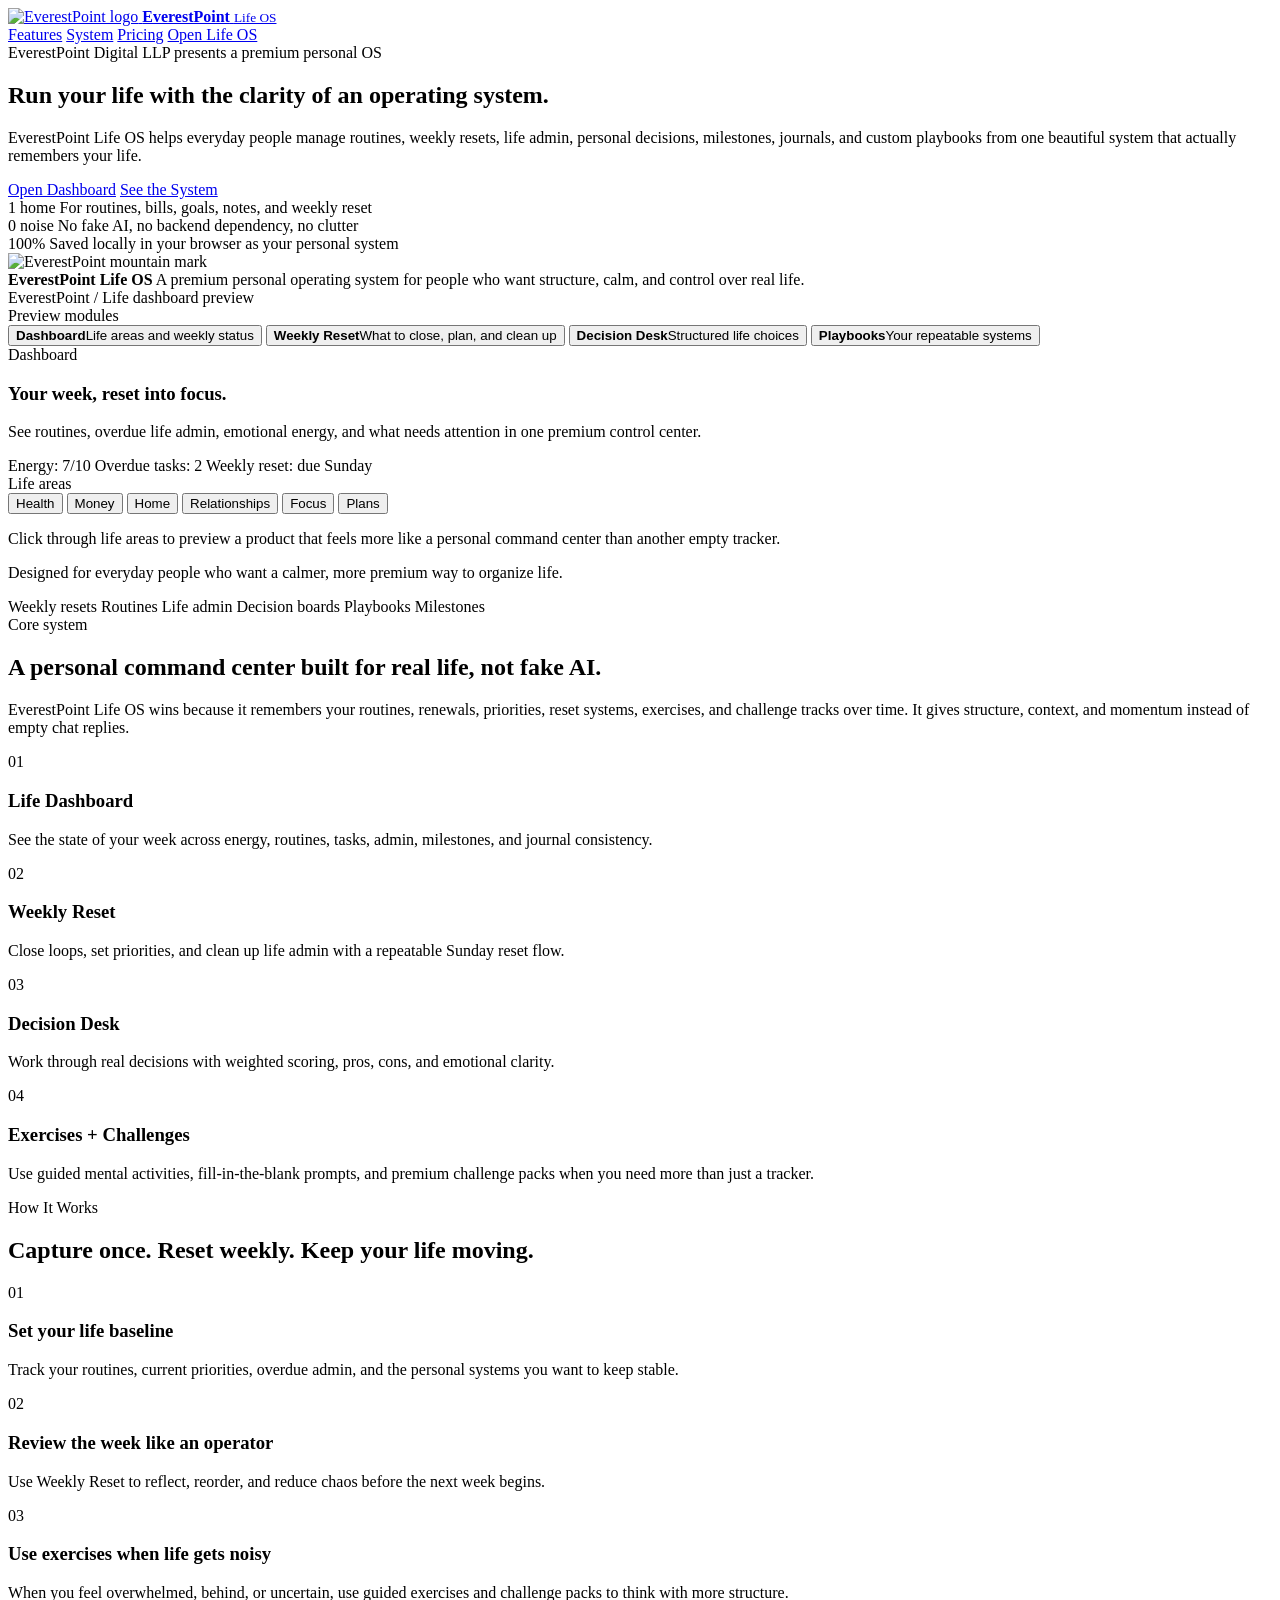
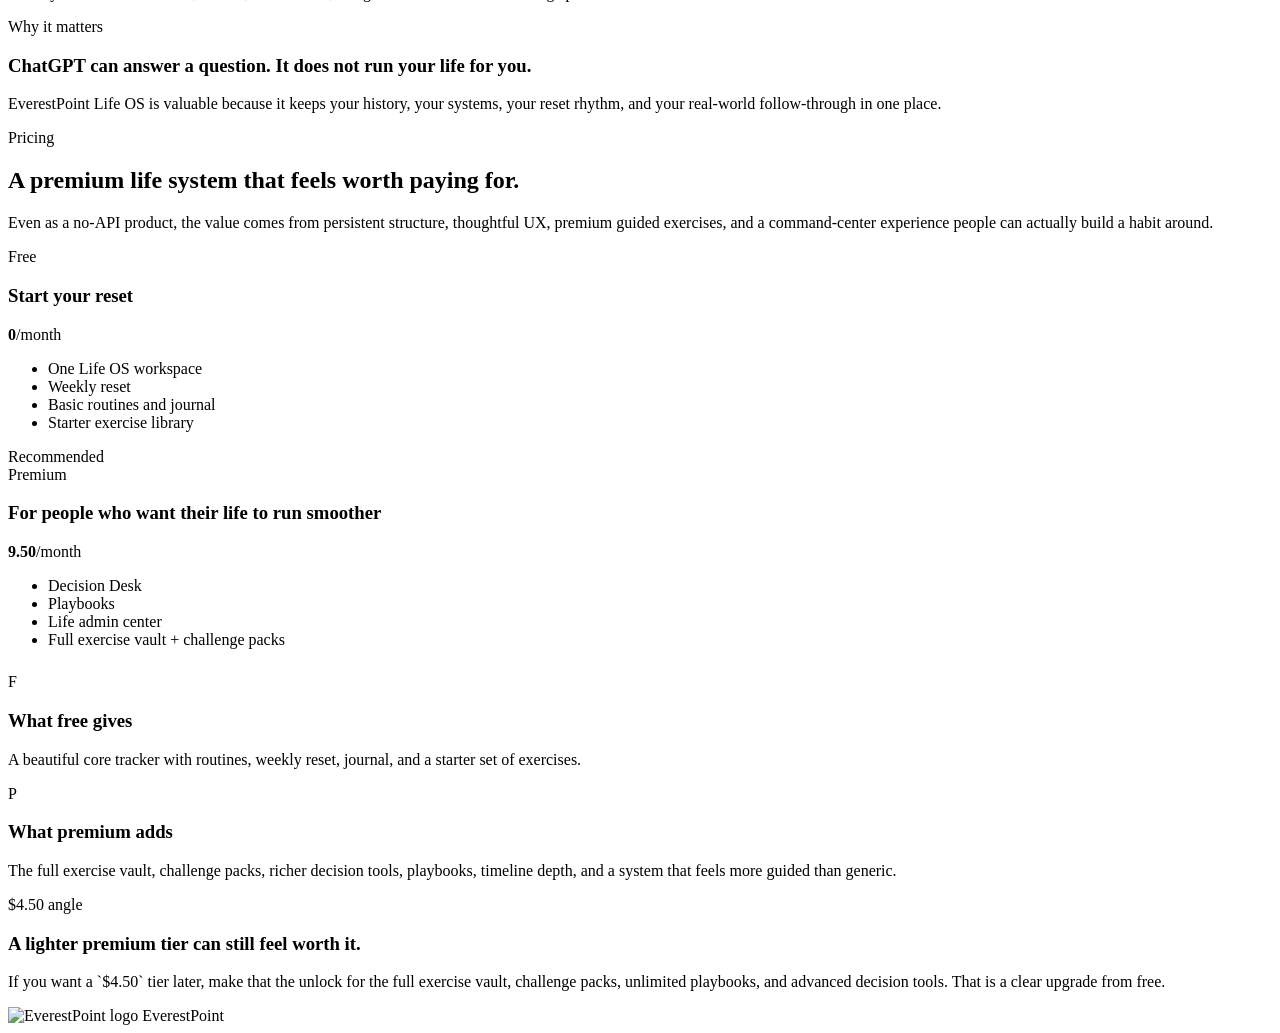
==== index.html @ 56a6a6cf "Add files via upload" ====
<!DOCTYPE html>
<html lang="en">
<head>
  <meta charset="UTF-8">
  <meta name="viewport" content="width=device-width, initial-scale=1.0">
  <title>EverestPoint Life OS | A personal operating system for real life</title>
  <meta name="description" content="EverestPoint Life OS helps everyday people organize routines, life admin, decisions, resets, milestones, and personal systems in one premium local-first dashboard.">
  <link rel="stylesheet" href="./styles.css">
</head>
<body class="landing-body">
  <div class="ambient ambient-one"></div>
  <div class="ambient ambient-two"></div>

  <header class="landing-nav">
    <a class="brand brand-lockup" href="#top" aria-label="Back to top">
      <span class="brand-logo-wrap">
        <img class="brand-logo-image" src="./assets/everestpoint-logo.svg" alt="EverestPoint logo">
      </span>
      <span class="brand-copy">
        <strong>EverestPoint</strong>
        <small>Life OS</small>
      </span>
    </a>

    <nav class="nav-links">
      <a href="#features">Features</a>
      <a href="#system">System</a>
      <a href="#pricing">Pricing</a>
      <a href="./dashboard.html" class="nav-cta">Open Life OS</a>
    </nav>
  </header>

  <main class="landing-main" id="top">
    <section class="hero-section hero-life">
      <div class="hero-copy">
        <div class="eyebrow">
          <span class="eyebrow-dot"></span>
          EverestPoint Digital LLP presents a premium personal OS
        </div>
        <h1>Run your life with the clarity of an operating system.</h1>
        <p class="hero-text">
          EverestPoint Life OS helps everyday people manage routines, weekly resets, life admin, personal decisions,
          milestones, journals, and custom playbooks from one beautiful system that actually remembers your life.
        </p>
        <div class="hero-actions">
          <a class="button button-primary" href="./dashboard.html">Open Dashboard</a>
          <a class="button button-secondary" href="#features">See the System</a>
        </div>
        <div class="hero-proof">
          <div class="proof-card">
            <span class="proof-value">1 home</span>
            <span class="proof-label">For routines, bills, goals, notes, and weekly reset</span>
          </div>
          <div class="proof-card">
            <span class="proof-value">0 noise</span>
            <span class="proof-label">No fake AI, no backend dependency, no clutter</span>
          </div>
          <div class="proof-card">
            <span class="proof-value">100%</span>
            <span class="proof-label">Saved locally in your browser as your personal system</span>
          </div>
        </div>
      </div>

      <div class="hero-visual">
        <div class="hero-logo-orb glass-card">
          <div class="hero-logo-mark">
            <img class="hero-logo-image" src="./assets/everestpoint-logo.svg" alt="EverestPoint mountain mark">
          </div>
          <div class="hero-logo-copy">
            <strong>EverestPoint Life OS</strong>
            <span>A premium personal operating system for people who want structure, calm, and control over real life.</span>
          </div>
        </div>

        <div class="hero-preview-card glass-card">
          <div class="preview-topbar">
            <span class="window-dot"></span>
            <span class="window-dot"></span>
            <span class="window-dot"></span>
            <div class="window-label">EverestPoint / Life dashboard preview</div>
          </div>
          <div class="preview-grid preview-grid-life">
            <div class="preview-panel preview-panel-dark">
              <div class="mini-label">Preview modules</div>
              <div class="stack-list">
                <button class="stack-item active" type="button" data-showcase-tab="dashboard"><strong>Dashboard</strong><span>Life areas and weekly status</span></button>
                <button class="stack-item" type="button" data-showcase-tab="reset"><strong>Weekly Reset</strong><span>What to close, plan, and clean up</span></button>
                <button class="stack-item" type="button" data-showcase-tab="decision"><strong>Decision Desk</strong><span>Structured life choices</span></button>
                <button class="stack-item" type="button" data-showcase-tab="playbooks"><strong>Playbooks</strong><span>Your repeatable systems</span></button>
              </div>
            </div>

            <div class="preview-panel">
              <div class="mini-label" data-showcase-output-label>Dashboard</div>
              <h3 data-showcase-output-title>Your week, reset into focus.</h3>
              <p class="caption-preview" data-showcase-output-text>See routines, overdue life admin, emotional energy, and what needs attention in one premium control center.</p>
              <div class="tag-row" data-showcase-inputs>
                <span>Energy: 7/10</span>
                <span>Overdue tasks: 2</span>
                <span>Weekly reset: due Sunday</span>
              </div>
            </div>

            <div class="preview-panel preview-wide">
              <div class="mini-label">Life areas</div>
              <div class="tag-row">
                <button class="small-chip active" type="button" data-showcase-day>Health</button>
                <button class="small-chip" type="button" data-showcase-day>Money</button>
                <button class="small-chip" type="button" data-showcase-day>Home</button>
                <button class="small-chip" type="button" data-showcase-day>Relationships</button>
                <button class="small-chip" type="button" data-showcase-day>Focus</button>
                <button class="small-chip" type="button" data-showcase-day>Plans</button>
              </div>
              <p class="caption-preview">Click through life areas to preview a product that feels more like a personal command center than another empty tracker.</p>
            </div>
          </div>
        </div>
      </div>
    </section>

    <section class="logo-strip">
      <p>Designed for everyday people who want a calmer, more premium way to organize life.</p>
      <div class="strip-items">
        <span>Weekly resets</span>
        <span>Routines</span>
        <span>Life admin</span>
        <span>Decision boards</span>
        <span>Playbooks</span>
        <span>Milestones</span>
      </div>
    </section>

    <section class="feature-section" id="features">
      <div class="section-heading">
        <span class="section-kicker">Core system</span>
        <h2>A personal command center built for real life, not fake AI.</h2>
          <p>EverestPoint Life OS wins because it remembers your routines, renewals, priorities, reset systems, exercises, and challenge tracks over time. It gives structure, context, and momentum instead of empty chat replies.</p>
      </div>
      <div class="feature-grid">
        <article class="feature-card"><div class="feature-icon">01</div><h3>Life Dashboard</h3><p>See the state of your week across energy, routines, tasks, admin, milestones, and journal consistency.</p></article>
        <article class="feature-card"><div class="feature-icon">02</div><h3>Weekly Reset</h3><p>Close loops, set priorities, and clean up life admin with a repeatable Sunday reset flow.</p></article>
        <article class="feature-card"><div class="feature-icon">03</div><h3>Decision Desk</h3><p>Work through real decisions with weighted scoring, pros, cons, and emotional clarity.</p></article>
          <article class="feature-card"><div class="feature-icon">04</div><h3>Exercises + Challenges</h3><p>Use guided mental activities, fill-in-the-blank prompts, and premium challenge packs when you need more than just a tracker.</p></article>
      </div>
    </section>

    <section class="workflow-section" id="system">
      <div class="section-heading">
        <span class="section-kicker">How It Works</span>
        <h2>Capture once. Reset weekly. Keep your life moving.</h2>
      </div>
      <div class="workflow-layout">
          <div class="workflow-card glass-card">
            <div class="workflow-step"><span>01</span><div><h3>Set your life baseline</h3><p>Track your routines, current priorities, overdue admin, and the personal systems you want to keep stable.</p></div></div>
            <div class="workflow-step"><span>02</span><div><h3>Review the week like an operator</h3><p>Use Weekly Reset to reflect, reorder, and reduce chaos before the next week begins.</p></div></div>
            <div class="workflow-step"><span>03</span><div><h3>Use exercises when life gets noisy</h3><p>When you feel overwhelmed, behind, or uncertain, use guided exercises and challenge packs to think with more structure.</p></div></div>
          </div>
        <div class="insight-card">
          <span class="mini-label">Why it matters</span>
          <h3>ChatGPT can answer a question. It does not run your life for you.</h3>
          <p>EverestPoint Life OS is valuable because it keeps your history, your systems, your reset rhythm, and your real-world follow-through in one place.</p>
        </div>
      </div>
    </section>

    <section class="pricing-section" id="pricing">
      <div class="section-heading">
        <span class="section-kicker">Pricing</span>
        <h2>A premium life system that feels worth paying for.</h2>
          <p>Even as a no-API product, the value comes from persistent structure, thoughtful UX, premium guided exercises, and a command-center experience people can actually build a habit around.</p>
      </div>
      <div class="pricing-grid pricing-grid-compact">
        <article class="pricing-card">
          <span class="mini-label">Free</span>
          <h3>Start your reset</h3>
          <div class="price-line"><strong>0</strong><span>/month</span></div>
            <ul class="pricing-list">
              <li>One Life OS workspace</li>
              <li>Weekly reset</li>
              <li>Basic routines and journal</li>
              <li>Starter exercise library</li>
            </ul>
          </article>
          <article class="pricing-card pricing-card-featured">
            <div class="pricing-badge">Recommended</div>
            <span class="mini-label">Premium</span>
            <h3>For people who want their life to run smoother</h3>
            <div class="price-line"><strong>9.50</strong><span>/month</span></div>
            <ul class="pricing-list">
              <li>Decision Desk</li>
              <li>Playbooks</li>
              <li>Life admin center</li>
              <li>Full exercise vault + challenge packs</li>
            </ul>
          </article>
        </div>
        <div class="workflow-layout" style="margin-top:24px;">
          <div class="workflow-card glass-card">
            <div class="workflow-step"><span>F</span><div><h3>What free gives</h3><p>A beautiful core tracker with routines, weekly reset, journal, and a starter set of exercises.</p></div></div>
            <div class="workflow-step"><span>P</span><div><h3>What premium adds</h3><p>The full exercise vault, challenge packs, richer decision tools, playbooks, timeline depth, and a system that feels more guided than generic.</p></div></div>
          </div>
          <div class="insight-card">
            <span class="mini-label">$4.50 angle</span>
            <h3>A lighter premium tier can still feel worth it.</h3>
            <p>If you want a `$4.50` tier later, make that the unlock for the full exercise vault, challenge packs, unlimited playbooks, and advanced decision tools. That is a clear upgrade from free.</p>
          </div>
        </div>
      </section>
  </main>

  <div class="brand-beacon">
    <span class="brand-logo-wrap beacon">
      <img class="brand-logo-image" src="./assets/everestpoint-logo.svg" alt="EverestPoint logo">
    </span>
    <span>EverestPoint</span>
  </div>

  <script src="./script.js"></script>
</body>
</html>
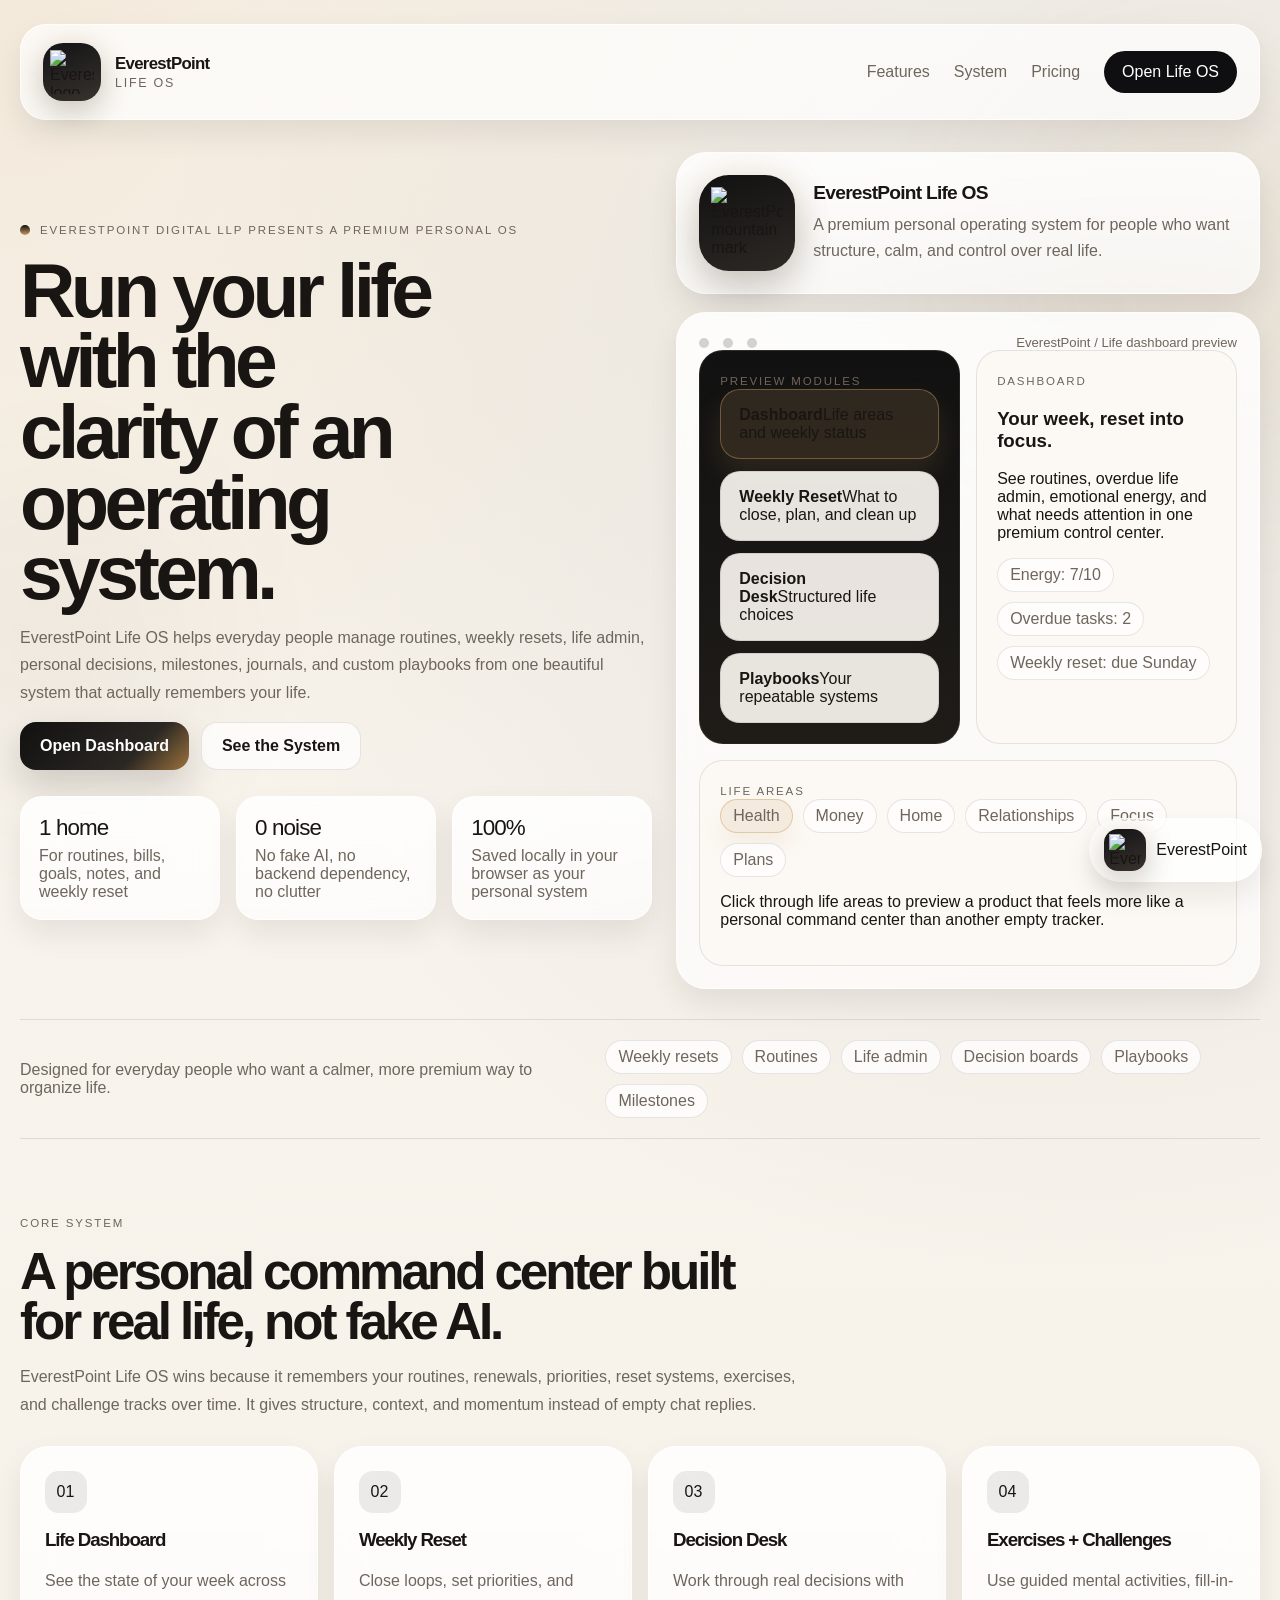
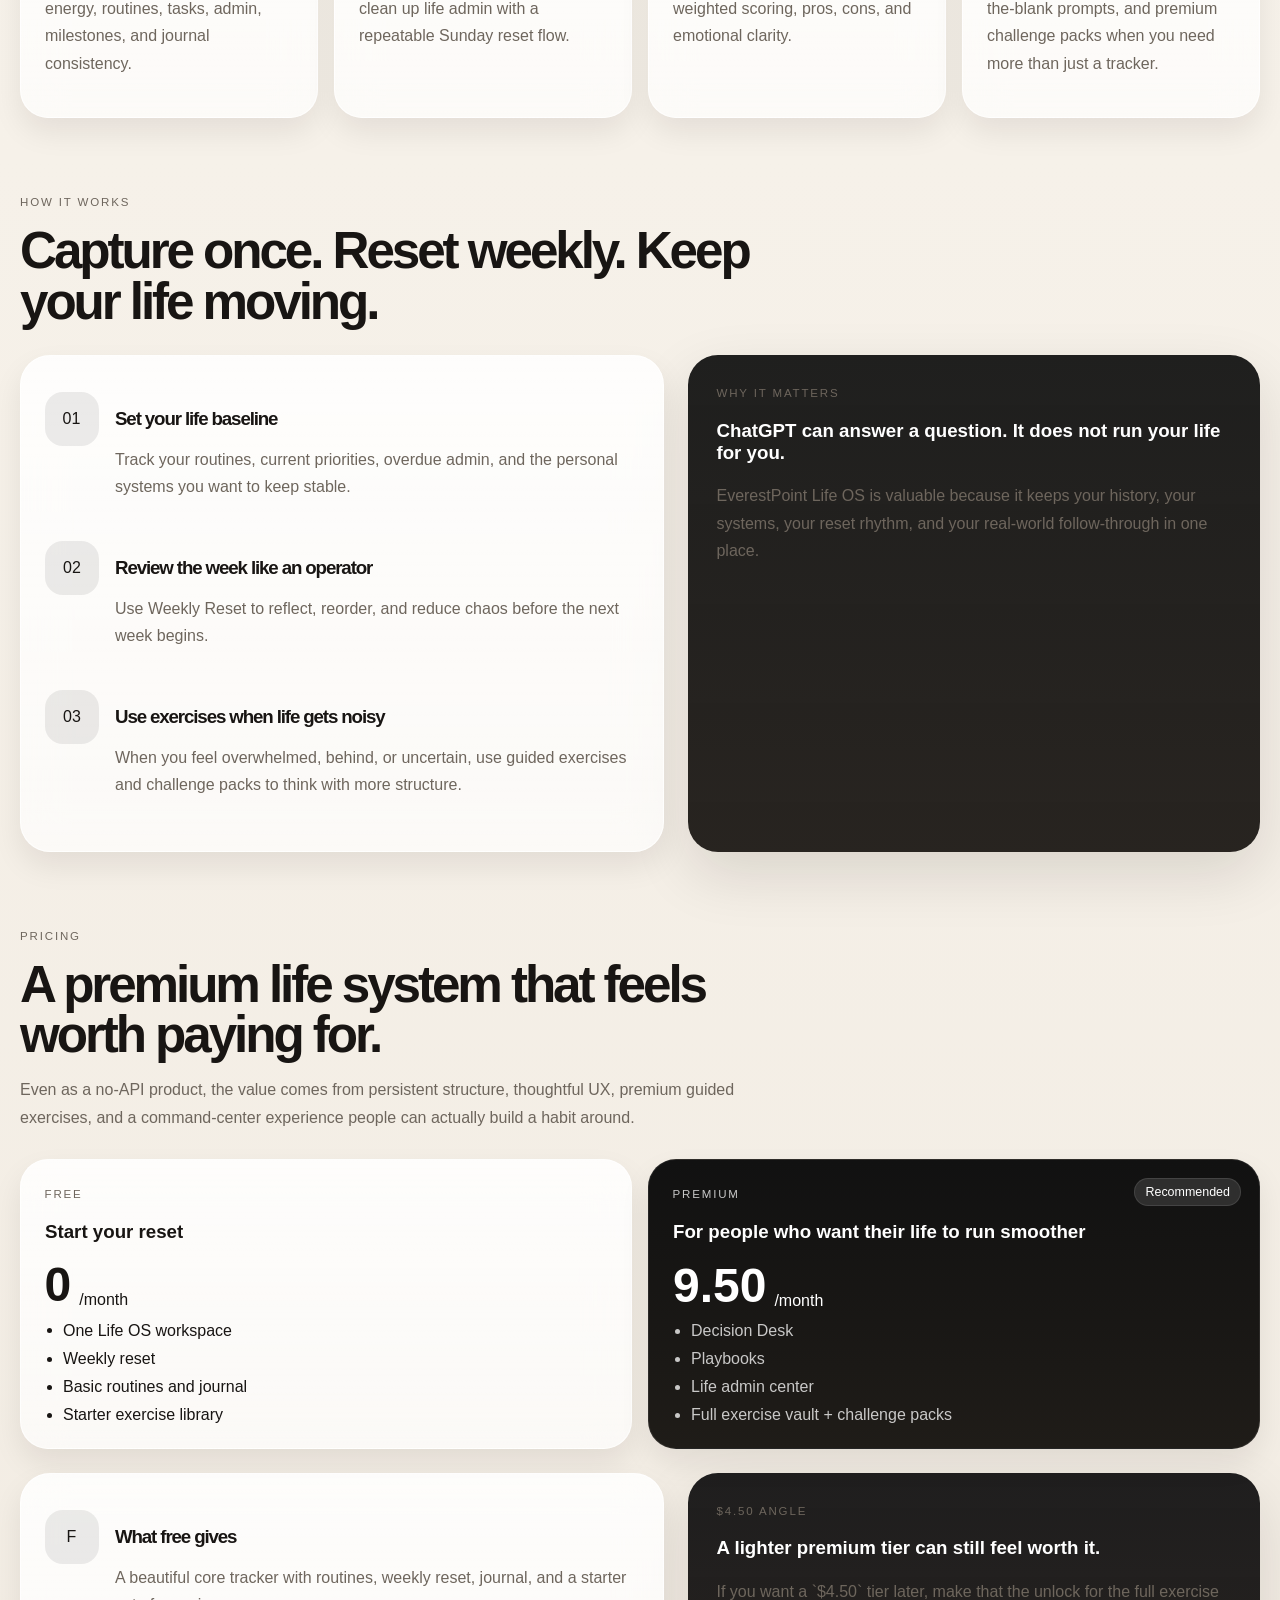
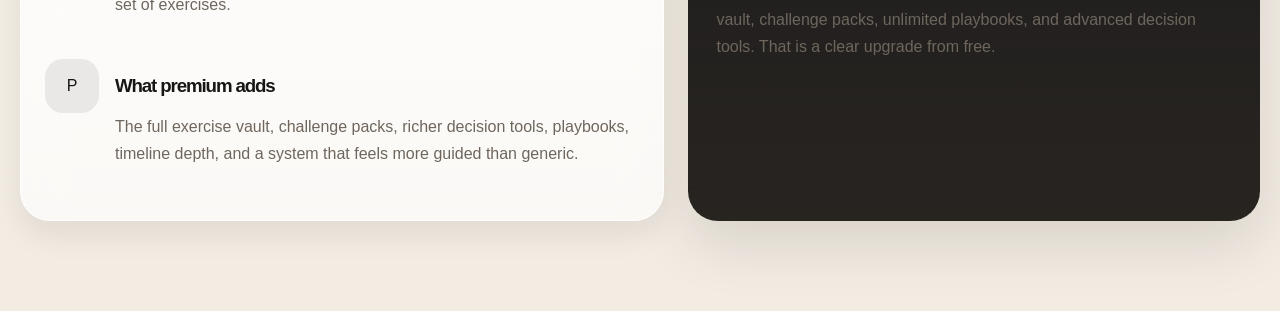
==== commit df43d660: "Add files via upload" ====
--- a/index.html
+++ b/index.html
@@ -14,7 +14,7 @@
   <header class="landing-nav">
     <a class="brand brand-lockup" href="#top" aria-label="Back to top">
       <span class="brand-logo-wrap">
-        <img class="brand-logo-image" src="./assets/everestpoint-logo.svg" alt="EverestPoint logo">
+        <img class="brand-logo-image" src="./everestpoint-logo.svg" alt="EverestPoint logo">
       </span>
       <span class="brand-copy">
         <strong>EverestPoint</strong>
@@ -65,7 +65,7 @@
       <div class="hero-visual">
         <div class="hero-logo-orb glass-card">
           <div class="hero-logo-mark">
-            <img class="hero-logo-image" src="./assets/everestpoint-logo.svg" alt="EverestPoint mountain mark">
+            <img class="hero-logo-image" src="./everestpoint-logo.svg" alt="EverestPoint mountain mark">
           </div>
           <div class="hero-logo-copy">
             <strong>EverestPoint Life OS</strong>
@@ -211,7 +211,7 @@
 
   <div class="brand-beacon">
     <span class="brand-logo-wrap beacon">
-      <img class="brand-logo-image" src="./assets/everestpoint-logo.svg" alt="EverestPoint logo">
+      <img class="brand-logo-image" src="./everestpoint-logo.svg" alt="EverestPoint logo">
     </span>
     <span>EverestPoint</span>
   </div>
--- a/styles.css
+++ b/styles.css
@@ -0,0 +1,627 @@
+:root {
+  --bg: #f6f1e8;
+  --bg-soft: #fcf8f2;
+  --surface: rgba(255, 255, 255, 0.82);
+  --surface-strong: #ffffff;
+  --surface-dark: #131313;
+  --text: #181513;
+  --muted: #6e665d;
+  --line: rgba(24, 21, 19, 0.1);
+  --brand: #0f0f11;
+  --accent: #c89b5f;
+  --accent-2: #8d6636;
+  --green: #1c6d55;
+  --shadow: 0 22px 60px rgba(24, 18, 12, 0.12);
+  --shadow-soft: 0 14px 30px rgba(24, 18, 12, 0.08);
+  --radius-xl: 32px;
+  --radius-lg: 24px;
+  --radius-md: 18px;
+  --radius-sm: 14px;
+  --font-body: "Segoe UI", "Helvetica Neue", Arial, sans-serif;
+  --font-display: "Aptos Display", "Trebuchet MS", "Segoe UI", sans-serif;
+  --transition: 220ms ease;
+}
+
+* { box-sizing: border-box; }
+html { scroll-behavior: smooth; }
+body {
+  margin: 0;
+  min-height: 100vh;
+  font-family: var(--font-body);
+  color: var(--text);
+  background:
+    radial-gradient(circle at top left, rgba(200, 155, 95, 0.14), transparent 24%),
+    radial-gradient(circle at 84% 10%, rgba(16, 16, 16, 0.08), transparent 28%),
+    linear-gradient(180deg, #faf6ef 0%, #f2ece3 100%);
+}
+a { color: inherit; text-decoration: none; }
+button, input, textarea, select { font: inherit; border: 0; outline: 0; }
+button { background: none; cursor: pointer; }
+img, svg { display: block; max-width: 100%; }
+
+.ambient {
+  position: fixed;
+  border-radius: 999px;
+  filter: blur(90px);
+  pointer-events: none;
+  opacity: 0.46;
+  z-index: 0;
+}
+.ambient-one { width: 380px; height: 380px; top: 80px; right: -100px; background: rgba(200, 155, 95, 0.18); }
+.ambient-two { width: 320px; height: 320px; left: -100px; bottom: 100px; background: rgba(16, 16, 16, 0.08); }
+
+.landing-nav, .landing-main, .dashboard-main, .sidebar, .toast { position: relative; z-index: 2; }
+.glass-card, .surface-card, .proof-card, .feature-card, .metric-card, .pricing-card, .sidebar-upgrade, .saved-library {
+  background: linear-gradient(180deg, rgba(255,255,255,0.86), rgba(255,255,255,0.68));
+  border: 1px solid rgba(255,255,255,0.72);
+  backdrop-filter: blur(22px);
+  box-shadow: var(--shadow-soft);
+}
+
+.brand-lockup { display: inline-flex; align-items: center; gap: 14px; }
+.brand-logo-wrap {
+  width: 58px;
+  height: 58px;
+  padding: 7px;
+  border-radius: 20px;
+  background: linear-gradient(160deg, rgba(14,14,16,0.98), rgba(48,42,37,0.96));
+  box-shadow: 0 12px 32px rgba(10,10,10,0.18), 0 0 28px rgba(200, 155, 95, 0.18);
+  display: inline-flex;
+  align-items: center;
+  justify-content: center;
+  flex-shrink: 0;
+}
+.brand-logo-wrap.beacon { width: 42px; height: 42px; padding: 5px; border-radius: 14px; }
+.brand-logo-image { width: 100%; height: 100%; object-fit: contain; }
+.brand-copy { display: flex; flex-direction: column; gap: 2px; }
+.brand-copy strong {
+  font-family: var(--font-display);
+  font-size: 1.05rem;
+  letter-spacing: -0.04em;
+}
+.brand-copy small {
+  color: var(--muted);
+  font-size: 0.78rem;
+  letter-spacing: 0.14em;
+  text-transform: uppercase;
+}
+
+.landing-nav {
+  width: min(1240px, calc(100% - 32px));
+  margin: 24px auto 0;
+  padding: 18px 22px;
+  border-radius: 26px;
+  display: flex;
+  align-items: center;
+  justify-content: space-between;
+  background: rgba(255,255,255,0.72);
+  border: 1px solid rgba(255,255,255,0.74);
+  box-shadow: var(--shadow-soft);
+}
+.nav-links { display: flex; align-items: center; gap: 24px; color: var(--muted); }
+.nav-links a:hover { color: var(--text); transform: translateY(-1px); }
+.nav-cta {
+  padding: 12px 18px;
+  border-radius: 999px;
+  background: var(--brand);
+  color: #fff;
+}
+
+.landing-main {
+  width: min(1240px, calc(100% - 32px));
+  margin: 0 auto;
+  padding: 32px 0 90px;
+}
+.hero-section, .workflow-layout, .tool-layout, .overview-grid, .chat-layout {
+  display: grid;
+  gap: 24px;
+}
+.hero-section {
+  grid-template-columns: 1.04fr 0.96fr;
+  align-items: center;
+  min-height: calc(100vh - 190px);
+}
+.eyebrow, .section-kicker, .mini-label, .topbar-eyebrow {
+  display: inline-flex;
+  align-items: center;
+  gap: 10px;
+  text-transform: uppercase;
+  font-size: 0.72rem;
+  letter-spacing: 0.16em;
+  color: var(--muted);
+}
+.eyebrow-dot {
+  width: 10px;
+  height: 10px;
+  border-radius: 50%;
+  background: linear-gradient(180deg, var(--brand), var(--accent));
+}
+.hero-copy h1, .section-heading h2, .view-header h2, .overview-copy h2, .workflow-step h3, .feature-card h3, .surface-card h3 {
+  margin: 16px 0;
+  font-family: var(--font-display);
+  letter-spacing: -0.06em;
+}
+.hero-copy h1 { font-size: clamp(3.2rem, 6vw, 6rem); line-height: 0.92; max-width: 10ch; }
+.hero-text, .section-heading p, .overview-copy p, .workflow-step p, .feature-card p, .insight-card p, .sidebar-upgrade p, .surface-card p {
+  color: var(--muted);
+  line-height: 1.72;
+}
+.hero-actions, .form-actions, .chip-row { display: flex; align-items: center; gap: 12px; flex-wrap: wrap; }
+
+.button, .icon-button, .sidebar-link, .preset-card, .small-chip, .stack-item {
+  transition: transform var(--transition), box-shadow var(--transition), background var(--transition), color var(--transition);
+}
+.button:hover, .icon-button:hover, .sidebar-link:hover, .preset-card:hover, .small-chip:hover, .stack-item:hover { transform: translateY(-2px); }
+.button:active, .icon-button:active, .sidebar-link:active, .preset-card:active, .small-chip:active, .stack-item:active { transform: translateY(0) scale(0.98); }
+
+.button {
+  min-height: 48px;
+  padding: 0 20px;
+  border-radius: 16px;
+  font-weight: 700;
+  display: inline-flex;
+  align-items: center;
+  justify-content: center;
+}
+.button-primary {
+  background: linear-gradient(135deg, #111111, #2b2723 68%, #9d733d);
+  color: #fff;
+  box-shadow: 0 16px 34px rgba(20,20,20,0.16);
+}
+.button-secondary {
+  background: rgba(255,255,255,0.7);
+  border: 1px solid var(--line);
+  color: var(--text);
+}
+.button-small { min-height: 40px; padding: 0 16px; font-size: 0.92rem; }
+
+.hero-proof, .feature-grid, .pricing-grid, .overview-metrics, .preview-grid, .idea-grid, .caption-stack, .library-list, .saved-preview {
+  display: grid;
+  gap: 16px;
+}
+.hero-proof { grid-template-columns: repeat(3, minmax(0, 1fr)); margin-top: 26px; }
+.proof-card { padding: 18px; border-radius: 22px; }
+.proof-value { display: block; font-family: var(--font-display); font-size: 1.4rem; letter-spacing: -0.04em; }
+.proof-label { display: block; margin-top: 6px; color: var(--muted); }
+
+.hero-logo-orb, .hero-preview-card { padding: 22px; border-radius: 30px; }
+.hero-logo-orb { display: flex; align-items: center; gap: 18px; margin-bottom: 18px; }
+.hero-logo-mark {
+  width: 96px;
+  height: 96px;
+  padding: 12px;
+  border-radius: 30px;
+  background: linear-gradient(160deg, #111111, #2d2925);
+  box-shadow: 0 16px 38px rgba(8,8,8,0.2), 0 0 34px rgba(200,155,95,0.18);
+}
+.hero-logo-copy strong { display: block; font-family: var(--font-display); font-size: 1.2rem; letter-spacing: -0.04em; }
+.hero-logo-copy span { display: block; margin-top: 8px; color: var(--muted); line-height: 1.65; }
+
+.preview-topbar, .surface-header, .results-header {
+  display: flex;
+  align-items: center;
+  justify-content: space-between;
+  gap: 14px;
+}
+.window-dot { width: 10px; height: 10px; border-radius: 50%; background: rgba(17,17,17,0.18); }
+.window-label { margin-left: auto; color: var(--muted); font-size: 0.82rem; }
+.preview-grid { grid-template-columns: 1fr 1fr; }
+.preview-panel {
+  padding: 20px;
+  border-radius: 24px;
+  background: rgba(252,249,245,0.96);
+  border: 1px solid var(--line);
+}
+.preview-panel-dark, .metric-card:first-child, .pricing-card-featured {
+  background: linear-gradient(180deg, #111111, #1f1c18);
+  color: #fff;
+  border-color: rgba(255,255,255,0.08);
+}
+.preview-panel-dark p, .pricing-card-featured li, .pricing-card-featured .mini-label, .metric-card:first-child .metric-label { color: rgba(255,255,255,0.76); }
+.preview-wide { grid-column: 1 / -1; }
+.stack-list, .growth-pack { display: grid; gap: 12px; }
+.stack-item, .library-item, .idea-card, .caption-card, .metric-card, .campaign-card {
+  padding: 16px 18px;
+  border-radius: 20px;
+  border: 1px solid var(--line);
+  background: rgba(250,246,240,0.92);
+}
+.stack-item {
+  width: 100%;
+  text-align: left;
+  color: var(--text);
+}
+.stack-item.active, .small-chip.active {
+  background: rgba(200,155,95,0.16);
+  border-color: rgba(200,155,95,0.42);
+  box-shadow: 0 14px 28px rgba(200,155,95,0.14);
+}
+.tag-row, .strip-items, .chip-row { display: flex; gap: 10px; flex-wrap: wrap; }
+.tag-row span, .strip-items span, .status-pill, .small-chip {
+  display: inline-flex;
+  align-items: center;
+  min-height: 34px;
+  padding: 0 12px;
+  border-radius: 999px;
+  background: rgba(255,255,255,0.76);
+  border: 1px solid var(--line);
+  color: var(--muted);
+}
+.small-chip { cursor: pointer; }
+
+.logo-strip {
+  display: flex;
+  align-items: center;
+  justify-content: space-between;
+  gap: 24px;
+  padding: 20px 0;
+  color: var(--muted);
+  border-top: 1px solid var(--line);
+  border-bottom: 1px solid var(--line);
+  margin-top: 30px;
+}
+.feature-section, .workflow-section, .pricing-section { padding-top: 74px; }
+.section-heading { max-width: 780px; margin-bottom: 28px; }
+.section-heading h2, .view-header h2, .overview-copy h2 { font-size: clamp(2.2rem, 4vw, 3.8rem); line-height: 0.98; }
+.feature-grid { grid-template-columns: repeat(4, minmax(0, 1fr)); }
+.feature-card { padding: 24px; border-radius: 28px; }
+.feature-icon {
+  width: 42px;
+  height: 42px;
+  display: inline-flex;
+  align-items: center;
+  justify-content: center;
+  border-radius: 14px;
+  background: rgba(17,17,17,0.08);
+  font-family: var(--font-display);
+}
+.workflow-layout { grid-template-columns: 1.06fr 0.94fr; }
+.workflow-card { padding: 24px; border-radius: 30px; }
+.workflow-step { display: grid; grid-template-columns: 54px 1fr; gap: 16px; padding: 12px 0; }
+.workflow-step span {
+  width: 54px;
+  height: 54px;
+  border-radius: 18px;
+  background: rgba(17,17,17,0.08);
+  display: inline-flex;
+  align-items: center;
+  justify-content: center;
+  font-family: var(--font-display);
+}
+.insight-card {
+  padding: 28px;
+  border-radius: 30px;
+  background: linear-gradient(180deg, rgba(17,17,17,0.94), rgba(31,27,24,0.96));
+  color: #fff;
+  box-shadow: var(--shadow);
+}
+.pricing-grid { grid-template-columns: repeat(2, minmax(0, 1fr)); }
+.pricing-card { padding: 24px; border-radius: 28px; position: relative; }
+.pricing-badge {
+  position: absolute;
+  top: 18px;
+  right: 18px;
+  padding: 6px 10px;
+  border-radius: 999px;
+  background: rgba(255,255,255,0.12);
+  border: 1px solid rgba(255,255,255,0.1);
+  font-size: 0.78rem;
+}
+.price-line { display: flex; align-items: end; gap: 8px; margin-bottom: 12px; }
+.price-line strong { font-size: 3rem; font-family: var(--font-display); line-height: 1; }
+.pricing-list { margin: 0; padding-left: 18px; display: grid; gap: 10px; }
+
+.dashboard-shell {
+  display: grid;
+  grid-template-columns: 280px 1fr;
+  min-height: 100vh;
+}
+.sidebar {
+  padding: 24px 20px;
+  border-right: 1px solid rgba(255,255,255,0.6);
+  background: rgba(247,242,234,0.88);
+  backdrop-filter: blur(18px);
+  display: flex;
+  flex-direction: column;
+  gap: 24px;
+  box-shadow: 18px 0 42px rgba(24,18,12,0.07);
+}
+.sidebar-top, .sidebar-group { display: grid; gap: 14px; }
+.sidebar-label {
+  font-size: 0.72rem;
+  color: var(--muted);
+  letter-spacing: 0.16em;
+  text-transform: uppercase;
+}
+.sidebar-link {
+  width: 100%;
+  padding: 16px 18px;
+  border-radius: 18px;
+  text-align: left;
+  background: rgba(255,255,255,0.6);
+  border: 1px solid transparent;
+  color: var(--muted);
+  position: relative;
+  overflow: hidden;
+}
+.sidebar-link::after {
+  content: "";
+  position: absolute;
+  inset: 0;
+  background: linear-gradient(135deg, rgba(255,255,255,0.16), transparent 65%);
+  opacity: 0;
+  transition: opacity var(--transition);
+}
+.sidebar-link:hover::after,
+.sidebar-link.active::after {
+  opacity: 1;
+}
+.sidebar-link.active {
+  color: #fff;
+  background: linear-gradient(135deg, #111111, #2c2824 68%, #9d733d);
+  box-shadow: 0 14px 30px rgba(18,18,18,0.14);
+}
+.sidebar-footer { margin-top: auto; }
+.sidebar-upgrade { padding: 22px; border-radius: 28px; }
+.dashboard-main {
+  width: min(100%, 1400px);
+  padding: 24px;
+}
+.topbar {
+  display: flex;
+  align-items: center;
+  justify-content: space-between;
+  gap: 18px;
+  margin-bottom: 24px;
+  position: sticky;
+  top: 18px;
+  z-index: 8;
+  padding: 18px 20px;
+  border-radius: 24px;
+  background: rgba(255,255,255,0.72);
+  border: 1px solid rgba(255,255,255,0.72);
+  backdrop-filter: blur(22px);
+  box-shadow: var(--shadow-soft);
+}
+.topbar-left, .topbar-right, .search-box, .topbar-brand { display: flex; align-items: center; gap: 14px; }
+.topbar-brand { color: inherit; }
+.topbar-title { margin: 0; font-family: var(--font-display); font-size: clamp(2rem, 3vw, 3.2rem); letter-spacing: -0.05em; }
+.topbar-logo { width: 50px; height: 50px; padding: 7px; }
+.ai-badge {
+  min-height: 40px;
+  padding: 0 14px;
+  border-radius: 16px;
+  background: rgba(28,109,85,0.12);
+  border: 1px solid rgba(28,109,85,0.2);
+  display: inline-flex;
+  align-items: center;
+  color: var(--green);
+}
+.search-box {
+  min-width: 320px;
+  padding: 0 14px;
+  min-height: 48px;
+  border-radius: 18px;
+  background: rgba(255,255,255,0.78);
+  border: 1px solid var(--line);
+}
+.search-box svg { width: 18px; height: 18px; stroke: currentColor; fill: none; stroke-width: 1.8; color: var(--muted); }
+.search-box input { width: 100%; background: transparent; color: var(--text); }
+
+.dashboard-view { display: none; animation: fadeUp 260ms ease; }
+.dashboard-view.active { display: block; }
+.overview-hero, .overview-grid, .tool-layout { display: grid; gap: 24px; }
+.overview-hero { grid-template-columns: 1.05fr 0.95fr; align-items: stretch; margin-bottom: 24px; }
+.overview-copy, .surface-card { padding: 24px; border-radius: 28px; }
+.overview-metrics { grid-template-columns: repeat(3, minmax(0, 1fr)); }
+.metric-card { padding: 22px; border-radius: 24px; }
+.metric-value { display: block; font-family: var(--font-display); font-size: 2rem; letter-spacing: -0.05em; }
+.metric-label { display: block; margin-top: 8px; color: var(--muted); }
+
+.tool-layout { grid-template-columns: 380px 1fr; }
+.tool-form {
+  display: grid;
+  gap: 16px;
+  align-content: start;
+}
+.tool-form label, .planner-form label {
+  display: grid;
+  gap: 8px;
+  position: relative;
+}
+.tool-form span, .planner-form span { font-weight: 700; }
+input, textarea, select {
+  width: 100%;
+  min-height: 54px;
+  padding: 14px 16px;
+  border-radius: 18px;
+  background: rgba(255,255,255,0.72);
+  border: 1px solid var(--line);
+  color: var(--text);
+  transition: border-color var(--transition), box-shadow var(--transition), background var(--transition);
+}
+input:hover, textarea:hover, select:hover {
+  background: rgba(255,255,255,0.9);
+  border-color: rgba(200,155,95,0.34);
+}
+input:focus, textarea:focus, select:focus {
+  background: rgba(255,255,255,0.98);
+  border-color: rgba(200,155,95,0.58);
+  box-shadow: 0 0 0 4px rgba(200,155,95,0.12);
+}
+select {
+  appearance: none;
+  -webkit-appearance: none;
+  -moz-appearance: none;
+  padding-right: 52px;
+  background-image:
+    linear-gradient(180deg, rgba(255,255,255,0.82), rgba(247,241,233,0.94)),
+    url("data:image/svg+xml,%3Csvg xmlns='http://www.w3.org/2000/svg' width='18' height='18' viewBox='0 0 24 24' fill='none' stroke='%238d6636' stroke-width='1.9' stroke-linecap='round' stroke-linejoin='round'%3E%3Cpath d='m6 9 6 6 6-6'/%3E%3C/svg%3E");
+  background-repeat: no-repeat, no-repeat;
+  background-position: center, right 16px center;
+  background-size: auto, 18px 18px;
+  box-shadow: inset 0 1px 0 rgba(255,255,255,0.65);
+}
+.tool-form label:has(select)::after,
+.planner-form label:has(select)::after {
+  content: "";
+  position: absolute;
+  right: 14px;
+  bottom: 15px;
+  width: 30px;
+  height: 24px;
+  border-radius: 12px;
+  background: linear-gradient(180deg, rgba(200,155,95,0.12), rgba(141,102,54,0.08));
+  pointer-events: none;
+}
+textarea { min-height: 120px; resize: vertical; }
+
+.profile-summary, .saved-preview, .idea-grid, .caption-stack, .library-list, .growth-pack { display: grid; gap: 14px; }
+.detail-pair {
+  display: grid;
+  gap: 6px;
+  padding: 14px 16px;
+  border-radius: 18px;
+  background: rgba(250,246,240,0.92);
+  border: 1px solid var(--line);
+}
+.detail-pair span {
+  color: var(--muted);
+  text-transform: uppercase;
+  letter-spacing: 0.14em;
+  font-size: 0.72rem;
+}
+.detail-pair strong { font-size: 1rem; line-height: 1.5; }
+.detail-pair p {
+  margin: 0;
+  color: var(--muted);
+  line-height: 1.64;
+}
+.season-guide {
+  display: grid;
+  gap: 12px;
+}
+.poem-block {
+  margin-top: 16px;
+  padding: 16px 18px;
+  border-radius: 20px;
+  border: 1px solid rgba(200,155,95,0.28);
+  background: linear-gradient(180deg, rgba(200,155,95,0.12), rgba(255,255,255,0.7));
+}
+.poem-block p {
+  margin: 10px 0 0;
+  color: var(--text);
+  font-style: italic;
+}
+.idea-grid { grid-template-columns: repeat(2, minmax(0, 1fr)); }
+.idea-card, .caption-card, .library-item { box-shadow: var(--shadow-soft); }
+.idea-details { display: grid; gap: 10px; margin-top: 12px; }
+.inline-actions { display: inline-flex; gap: 8px; flex-wrap: wrap; }
+.caption-stack, .library-list, .growth-pack { grid-template-columns: 1fr; }
+.chat-thread { display: grid; gap: 12px; max-height: 420px; overflow: auto; }
+.chat-bubble {
+  max-width: 82%;
+  padding: 16px 18px;
+  border-radius: 20px;
+  border: 1px solid var(--line);
+  background: rgba(255,255,255,0.78);
+}
+.chat-bubble.user { justify-self: end; background: #111111; color: #fff; }
+
+.toast {
+  position: fixed;
+  right: 24px;
+  bottom: 24px;
+  padding: 14px 18px;
+  border-radius: 16px;
+  background: #111111;
+  color: #fff;
+  box-shadow: var(--shadow);
+  opacity: 0;
+  visibility: hidden;
+  transform: translateY(8px);
+  transition: opacity var(--transition), transform var(--transition), visibility var(--transition);
+}
+.toast.show {
+  opacity: 1;
+  visibility: visible;
+  transform: translateY(0);
+}
+.brand-beacon {
+  position: fixed;
+  right: 18px;
+  bottom: 18px;
+  display: inline-flex;
+  align-items: center;
+  gap: 10px;
+  padding: 10px 14px;
+  border-radius: 999px;
+  background: rgba(255,255,255,0.72);
+  border: 1px solid rgba(255,255,255,0.74);
+  box-shadow: var(--shadow-soft);
+  z-index: 20;
+}
+.icon-button, .mobile-toggle, .mobile-close {
+  width: 46px;
+  height: 46px;
+  display: inline-flex;
+  align-items: center;
+  justify-content: center;
+  border-radius: 14px;
+  background: rgba(255,255,255,0.74);
+  border: 1px solid var(--line);
+  box-shadow: 0 10px 22px rgba(24,18,12,0.08);
+}
+.mobile-toggle, .mobile-close { display: none; }
+.mobile-toggle { flex-direction: column; gap: 3px; }
+.mobile-toggle span, .mobile-close span { width: 18px; height: 2px; border-radius: 999px; background: var(--text); }
+.mobile-close { position: relative; }
+.mobile-close span:first-child { position: absolute; transform: rotate(45deg); }
+.mobile-close span:last-child { position: absolute; transform: rotate(-45deg); }
+.sidebar-overlay { display: none; }
+
+@keyframes fadeUp {
+  from { opacity: 0; transform: translateY(10px); }
+  to { opacity: 1; transform: translateY(0); }
+}
+
+@media (max-width: 1180px) {
+  .hero-section, .workflow-layout, .overview-hero, .tool-layout, .overview-grid { grid-template-columns: 1fr; }
+  .feature-grid { grid-template-columns: repeat(2, minmax(0, 1fr)); }
+}
+
+@media (max-width: 980px) {
+  .logo-strip, .topbar { flex-direction: column; align-items: flex-start; }
+  .dashboard-shell { grid-template-columns: 1fr; }
+  .sidebar {
+    position: fixed;
+    inset: 0 auto 0 0;
+    width: min(320px, 84vw);
+    transform: translateX(-100%);
+    transition: transform var(--transition);
+    z-index: 12;
+    border-top-right-radius: 30px;
+    border-bottom-right-radius: 30px;
+  }
+  .sidebar.is-open { transform: translateX(0); }
+  .sidebar-overlay.is-visible {
+    display: block;
+    position: fixed;
+    inset: 0;
+    z-index: 10;
+    background: rgba(16,16,16,0.28);
+    backdrop-filter: blur(3px);
+  }
+  .mobile-toggle, .mobile-close { display: inline-flex; }
+  .topbar-right { width: 100%; flex-wrap: wrap; }
+  .search-box { min-width: 0; width: 100%; }
+}
+
+@media (max-width: 640px) {
+  .landing-main, .landing-nav, .dashboard-main { width: calc(100% - 24px); }
+  .hero-copy h1 { font-size: 3rem; }
+  .hero-proof, .feature-grid, .pricing-grid, .overview-metrics, .idea-grid, .preview-grid { grid-template-columns: 1fr; }
+  .landing-nav { padding: 14px 16px; }
+  .nav-links { display: none; }
+  .dashboard-main { padding: 16px; }
+}
